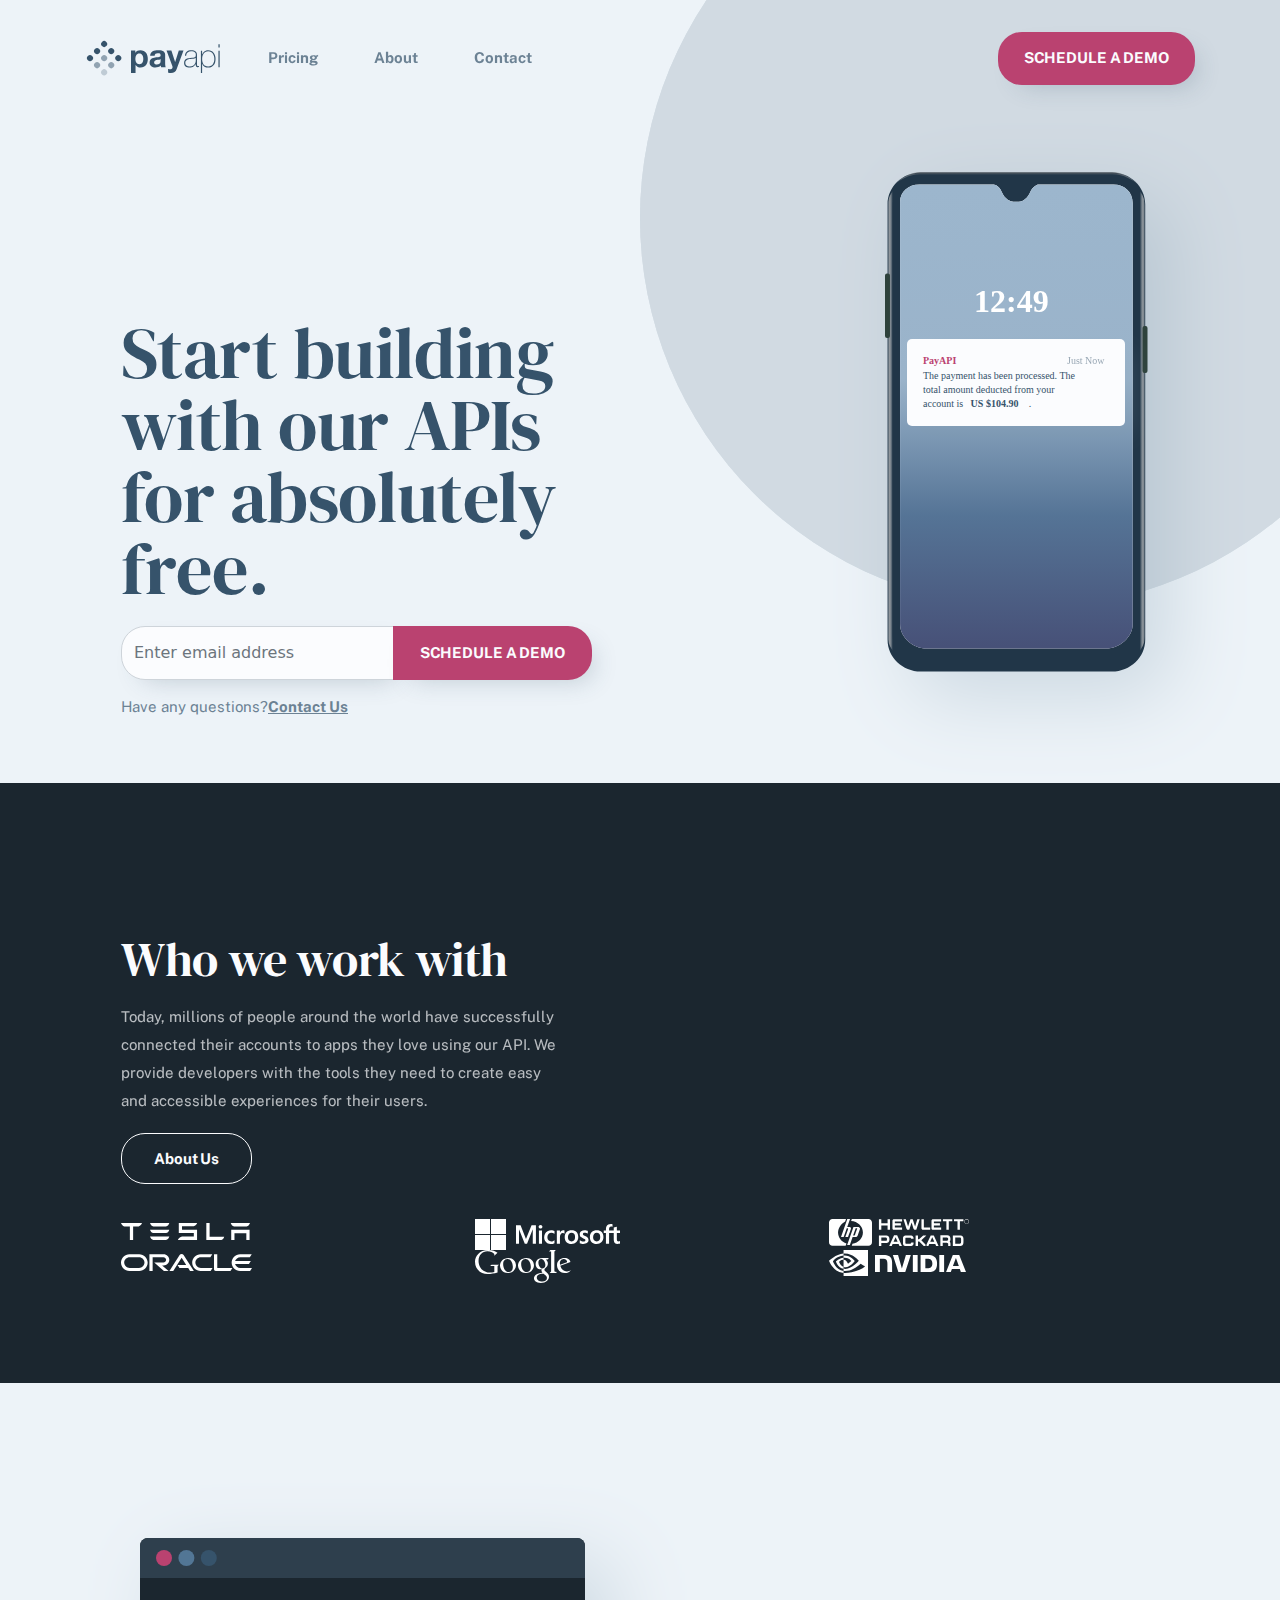
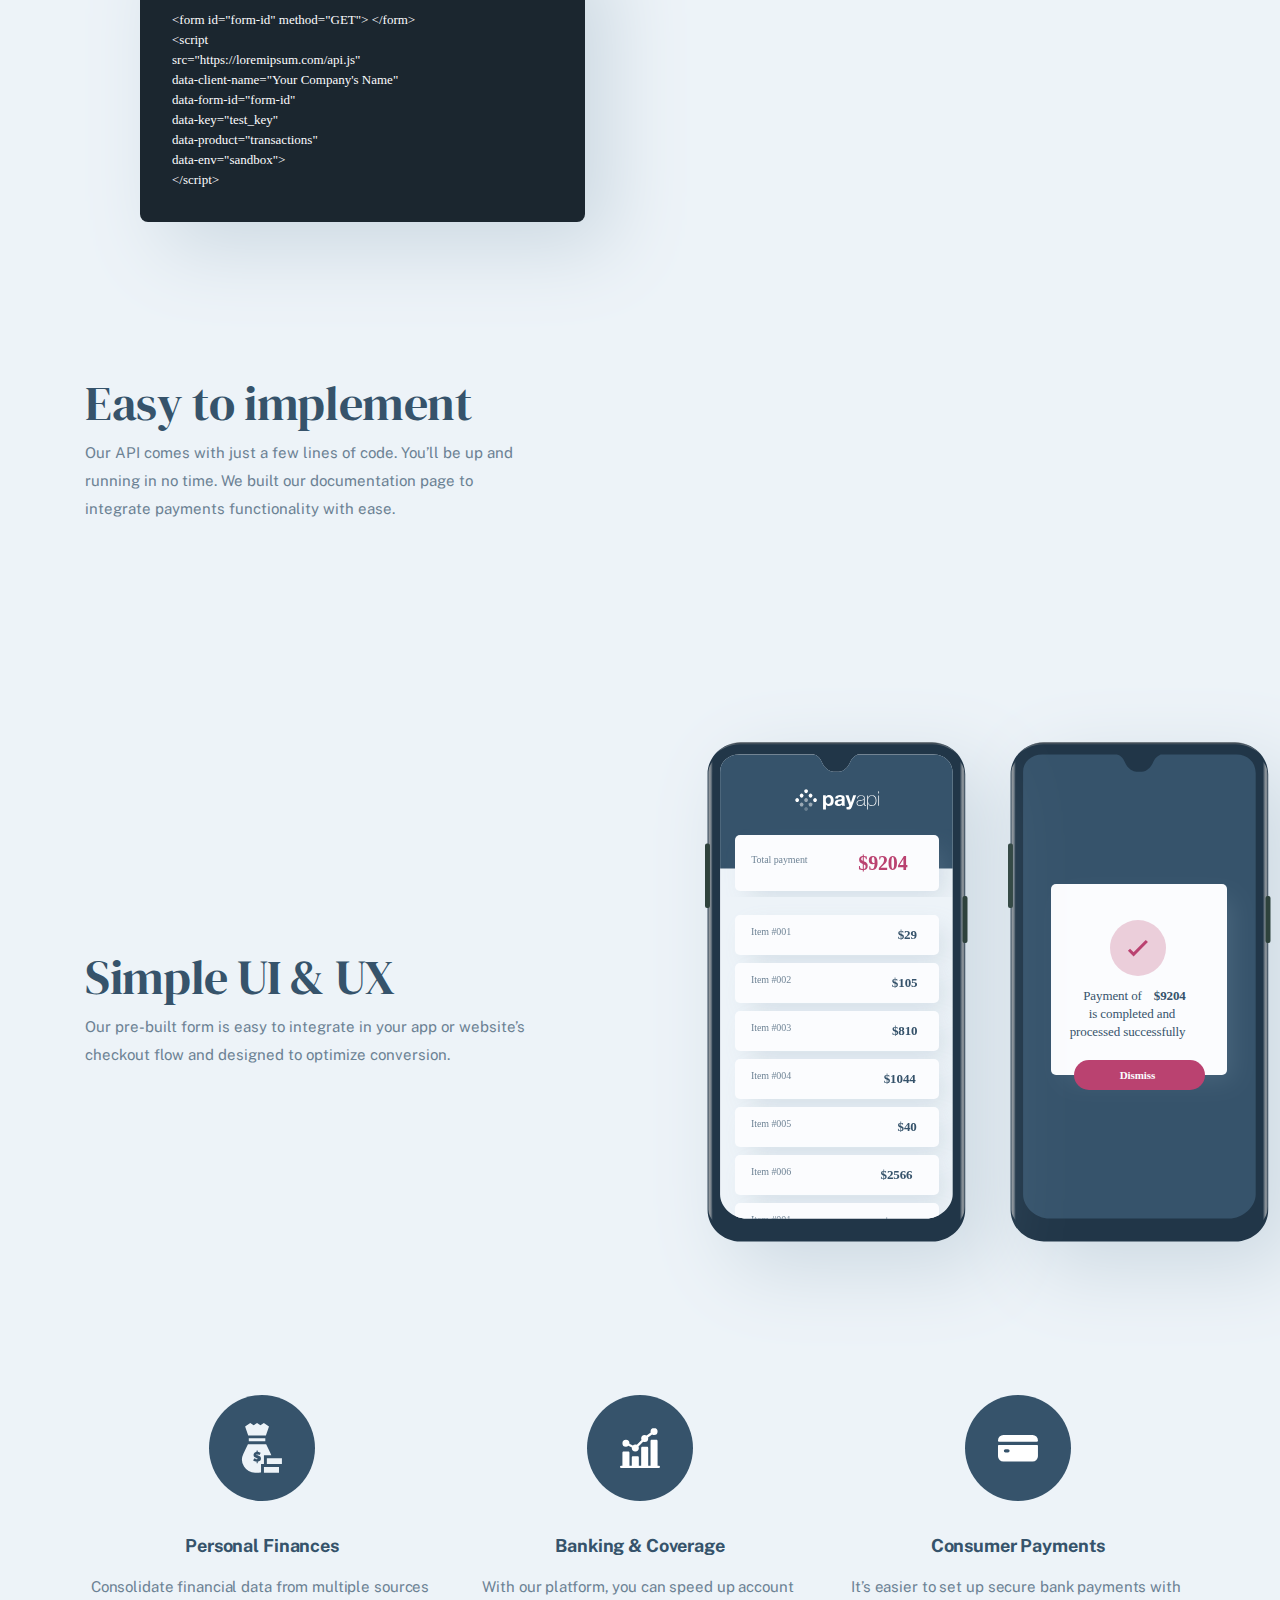
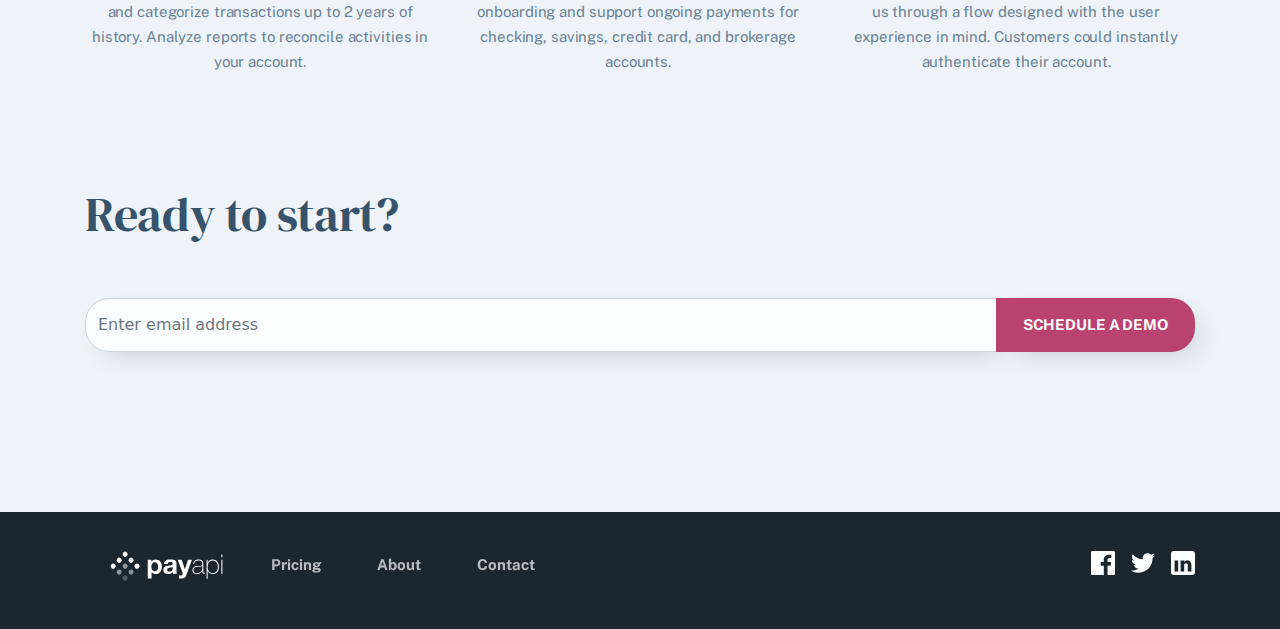
==== index.html @ 4b6b34d0 "payapi multi page web" ====
<!DOCTYPE html>
<html lang="en">
  <head>
    <meta charset="UTF-8" />
    <meta name="viewport" content="width=device-width, initial-scale=1.0" />
    <link rel="icon" type="image/png" sizes="32x32" href="./img/favicon-32x32.png" />
    <!-- links bootstrap  -->
    <link rel="stylesheet" href="./libs/bootstrap-5.2.3-dist/css/bootstrap.min.css">
    <title>PayAPI Website Home page</title>
    <!-- links main.css file -->
    <link rel="stylesheet" href="./css/main.css">
    <!-- fonts link -->
    <link rel="stylesheet" href="https://cdnjs.cloudflare.com/ajax/libs/font-awesome/6.5.1/css/all.min.css" integrity="sha512-DTOQO9RWCH3ppGqcWaEA1BIZOC6xxalwEsw9c2QQeAIftl+Vegovlnee1c9QX4TctnWMn13TZye+giMm8e2LwA==" crossorigin="anonymous" referrerpolicy="no-referrer" />
  </head>

  <body>
    <!-- shirft ulanmagan ulab oling  -->
    <!-- SITE-HEADER-HERO -->
    <div class="site-header-hero">
      <header class="site-header">
       
          <nav class="navbar navbar-expand-sm bg-body-tertiary">
            <div class="container py-4">
              <a class="navbar-brand" href="#">
                <img src="./img/home/desktop/site-header__log.svg" alt="">
              </a>
              <button class="navbar-toggler" type="button" data-bs-toggle="collapse" data-bs-target="#navbarNav" aria-controls="navbarNav" aria-expanded="false" aria-label="Toggle navigation">
                <span class="navbar-toggler-icon"></span>
              </button>
              <div class="collapse navbar-collapse" id="navbarNav">
                <ul class="navbar-nav">
                  <li class="nav-item">
                    <a class="nav-link " aria-current="page" href="./pricing.html">Pricing</a>
                  </li>
                  <li class="nav-item">
                    <a class="nav-link" href="./about.html">About</a>
                  </li>
                  <li class="nav-item">
                    <a class="nav-link" href="./contact.html">Contact</a>
                  </li>
                  
                </ul>
              </div>
              <a href="#!" class="site-header__btn all-btn m-auto">Schedule a Demo</a>
            </div>
          </nav>
        
      </header> 
      <div class="site-hero">
        <div class="container">
          <div class="row">
            <div class=" col-md-12  px-5 col-lg-6 py-5">
              <h1 class="site-hero__title">Start building with our APIs for absolutely free.</h1>
              <div class="input-group mb-3">
                <input type="text" class="form-control" placeholder="Enter email address" aria-label="Recipient's username" aria-describedby="button-addon2">
                <button class="btn all-btn" type="button" id="button-addon2">Schedule a Demo</button>
              </div>
              <p class="site-hero__text">Have any questions?<span class="hero-span">Contact Us</span> </p>
            </div>
            <div class="col-md-12 col-lg-6">
              <img src="./img/home/desktop/illustration-phone-mockup.svg" alt="" class="site-hero__image">
            </div>
          </div>
        </div>
      </div>
    </div>
      
  
    <!-- SITE-HEADER-HERO -->

    <!-- SITE-MAIN -->
    <main class="site-main">
      <!-- partner -->
      <section class="partner">
        <div class="container">
          <div class="row align-items-center ">
            <div class=" col-sm-12 px-5 py-5 col-6">
              <h2 class="partner__title">Who we work with</h2>
              <p class="partner__desc">Today, millions of people around the world have successfully connected their accounts to apps they love using our API. We provide developers with the tools they need to create easy and accessible experiences for their users. </p>
              <a href="#!" class="partner__btn">About Us</a>
            </div>
            <div class=" col-sm-12 px-5 col-6">
              <div class="row  ">
                <div class="col-4 ">
                  <a href="#!" class="partner__link">
                    <svg xmlns="http://www.w3.org/2000/svg" width="129" height="17" viewBox="0 0 129 17" fill="none">
                      <path fill-rule="evenodd" clip-rule="evenodd" d="M3.35449 3.42818C1.65427 3.05249 0.367615 1.54972 0 0.0469613L21 0V0.0469613C20.6324 1.54972 19.3917 2.95856 17.6455 3.42818H12.407L12.1313 3.5221V17H8.86871V3.5221L8.593 3.42818H3.35449ZM32.4307 3.41873H44.9481C46.7098 3.09091 48.0079 1.49862 48.3324 0H29C29.3709 1.49862 30.669 3.04408 32.4307 3.41873ZM125.616 3.41873H113.098C111.383 3.04408 110.085 1.49862 109.714 0H129C128.629 1.49862 127.377 3.09091 125.616 3.41873ZM110.224 17V6.7438H128.583V17H125.338V10.1625H113.469V17H110.224ZM100.349 17C101.972 16.2975 102.853 15.0799 103.223 13.6749H88.6198V0.046832H85.3282V17H100.349ZM72.579 3.3719H60.9889L61.0352 6.7438H76.0561V17H56.8164C57.6045 15.3609 59.1808 14.0964 61.0352 13.5813H72.8109V10.0689H57.79V0.046832H76.1488C75.7779 1.49862 74.3408 2.85675 72.579 3.3719ZM44.9481 10.1157H32.4307C30.669 9.74105 29.3709 8.19559 29 6.69697H48.3324C48.0079 8.19559 46.7098 9.78788 44.9481 10.1157ZM32.4307 17H44.9481C46.7098 16.6722 48.0079 15.0799 48.3324 13.5813H29C29.3709 15.0799 30.669 16.6722 32.4307 17Z" fill="white"/>
                      </svg>
                  </a>
                </div>
                <div class="col-4">
                  <a href="#!" class="partner__link">
                    <svg xmlns="http://www.w3.org/2000/svg" width="145" height="31" viewBox="0 0 145 31" fill="none">
                      <path fill-rule="evenodd" clip-rule="evenodd" d="M15 15H0V0H15V15ZM145 14.0611V11.5398H141.856V7.62017L141.751 7.65262L138.798 8.55241L138.74 8.57002V11.54H134.08V9.88545C134.08 9.11505 134.253 8.5255 134.594 8.13233C134.932 7.74388 135.416 7.54639 136.034 7.54639C136.478 7.54639 136.937 7.65054 137.4 7.85593L137.516 7.90753V5.25227L137.461 5.2323C137.03 5.0778 136.443 5 135.715 5C134.799 5 133.965 5.19874 133.239 5.5926C132.512 5.98702 131.94 6.55008 131.54 7.26597C131.14 7.98103 130.938 8.8069 130.938 9.72083V11.5398H128.749V14.0611H130.938V24.6828H134.08V14.0611H138.74V20.811C138.74 23.591 140.056 24.9997 142.653 24.9997C143.079 24.9997 143.528 24.9499 143.987 24.8524C144.454 24.7523 144.772 24.6523 144.959 24.5455L145 24.5211V21.9765L144.872 22.0607C144.702 22.1739 144.489 22.2664 144.24 22.3352C143.99 22.4052 143.781 22.4403 143.62 22.4403C143.011 22.4403 142.561 22.2771 142.282 21.9549C142 21.6298 141.857 21.0614 141.857 20.2661V14.0611H145ZM121.732 22.4407C120.592 22.4407 119.692 22.064 119.059 21.3221C118.421 20.5764 118.098 19.5132 118.098 18.1624C118.098 16.7688 118.421 15.678 119.059 14.9191C119.693 14.1653 120.584 13.7826 121.706 13.7826C122.796 13.7826 123.663 14.1481 124.285 14.8694C124.909 15.5944 125.226 16.6764 125.226 18.0863C125.226 19.5135 124.928 20.6098 124.34 21.3432C123.757 22.071 122.879 22.4407 121.732 22.4407ZM116.736 13.1107C117.968 11.8582 119.696 11.2232 121.872 11.2232C123.921 11.2232 125.547 11.8306 126.703 13.029C127.858 14.2268 128.444 15.8944 128.444 17.9844C128.444 20.1003 127.82 21.8173 126.588 23.0857C125.357 24.3555 123.663 24.9994 121.554 24.9994C119.53 24.9994 117.894 24.3884 116.691 23.1821C115.489 21.9763 114.88 20.3211 114.88 18.2633C114.88 16.0967 115.504 14.3633 116.736 13.1107ZM109.814 11.2232C108.334 11.2232 107.109 11.6003 106.174 12.3438C105.233 13.0917 104.756 14.0726 104.756 15.2596C104.756 15.8766 104.859 16.4247 105.062 16.8896C105.266 17.356 105.581 17.7666 106.001 18.1113C106.417 18.4531 107.059 18.8112 107.91 19.1755C108.626 19.4688 109.16 19.7169 109.499 19.9125C109.83 20.1042 110.065 20.2968 110.198 20.4844C110.327 20.668 110.393 20.9193 110.393 21.2294C110.393 22.1124 109.729 22.5421 108.363 22.5421C107.856 22.5421 107.278 22.4367 106.645 22.2289C106.017 22.0243 105.423 21.7247 104.886 21.3405L104.756 21.2473V24.2605L104.803 24.2827C105.248 24.4871 105.809 24.6595 106.469 24.7952C107.129 24.9309 107.728 25 108.248 25C109.854 25 111.148 24.6211 112.091 23.8732C113.041 23.1201 113.523 22.1161 113.523 20.888C113.523 20.0021 113.263 19.2424 112.753 18.6297C112.245 18.0219 111.365 17.464 110.137 16.9708C109.159 16.5798 108.532 16.2551 108.274 16.0059C108.024 15.7651 107.898 15.4247 107.898 14.9935C107.898 14.6113 108.054 14.3051 108.375 14.0571C108.698 13.8079 109.148 13.6811 109.712 13.6811C110.235 13.6811 110.771 13.7635 111.304 13.9249C111.836 14.0863 112.304 14.3026 112.694 14.567L112.822 14.6544V11.7961L112.773 11.775C112.413 11.6212 111.938 11.4896 111.361 11.3828C110.787 11.2767 110.267 11.2232 109.814 11.2232ZM93.8913 21.3221C94.5248 22.064 95.4243 22.4407 96.5645 22.4407C97.7121 22.4407 98.5891 22.071 99.1727 21.3432C99.7602 20.6098 100.058 19.5135 100.058 18.0863C100.058 16.6764 99.7416 15.5944 99.1171 14.8694C98.4957 14.1481 97.6284 13.7826 96.5393 13.7826C95.4159 13.7826 94.5255 14.1653 93.892 14.9191C93.254 15.678 92.9312 16.7688 92.9312 18.1624C92.9312 19.5135 93.2536 20.5764 93.8913 21.3221ZM96.7046 11.2232C94.5282 11.2232 92.7999 11.8582 91.5683 13.1107C90.3369 14.3633 89.7122 16.0967 89.7122 18.2633C89.7122 20.3219 90.322 21.9763 91.5242 23.1821C92.7263 24.3884 94.3622 24.9994 96.3863 24.9994C98.4951 24.9994 100.189 24.3555 101.421 23.0857C102.652 21.8173 103.276 20.1003 103.276 17.9844C103.276 15.8944 102.691 14.2268 101.535 13.029C100.379 11.8306 98.7538 11.2232 96.7046 11.2232ZM84.9425 11.5398V13.8159H84.9755C85.2655 13.0773 85.6448 12.485 86.1696 12.0529C86.7675 11.5615 87.4655 11.3118 88.2455 11.3118C88.7629 11.3118 89.1718 11.3735 89.4608 11.4959L89.5111 11.5173V14.6341L89.3806 14.54C89.237 14.4368 88.9933 14.3388 88.6569 14.2485C88.317 14.1576 88.0032 14.1117 87.7236 14.1117C86.8988 14.1117 86.2232 14.4669 85.7162 15.1678C85.2028 15.8772 84.9425 16.8164 84.9425 17.9595V24.6826H81.8387V11.5398H84.9425ZM76.2803 11.2232C74.8563 11.2232 73.5862 11.5273 72.5059 12.1269C71.4233 12.7278 70.5861 13.5857 70.0165 14.6766C69.4494 15.7648 69.1615 17.036 69.1615 18.4537C69.1615 19.6954 69.4406 20.835 69.9924 21.8394C70.5445 22.8454 71.3259 23.6324 72.315 24.1783C73.3027 24.7235 74.4443 24.9999 75.7083 24.9999C77.1834 24.9999 78.4427 24.7061 79.4525 24.1268L79.4933 24.1035V21.2712L79.3628 21.366C78.9054 21.6979 78.3943 21.9628 77.8443 22.1536C77.2957 22.3443 76.7956 22.4407 76.357 22.4407C75.1391 22.4407 74.1614 22.0611 73.4517 21.3128C72.7405 20.5635 72.3799 19.5113 72.3799 18.1873C72.3799 16.8549 72.756 15.7757 73.4971 14.9793C74.236 14.1854 75.2155 13.7826 76.4082 13.7826C77.4284 13.7826 78.4225 14.1267 79.3631 14.8063L79.4933 14.9004V11.9161L79.4512 11.8925C79.0973 11.6951 78.6146 11.5322 78.0153 11.4086C77.4185 11.2853 76.8349 11.2232 76.2803 11.2232ZM63.9199 11.54H67.0238V24.6826H63.9199V11.54ZM65.5036 5.94111C64.9928 5.94111 64.5472 6.11433 64.1811 6.45758C63.8136 6.80179 63.6271 7.23518 63.6271 7.74665C63.6271 8.25008 63.8113 8.67556 64.1754 9.01062C64.5372 9.34472 64.9841 9.51405 65.5037 9.51405C66.0232 9.51405 66.4718 9.34472 66.8379 9.01118C67.2063 8.67556 67.3932 8.25022 67.3932 7.74665C67.3932 7.25307 67.2113 6.82412 66.8531 6.47145C66.4951 6.11946 66.0409 5.94111 65.5036 5.94111ZM57.7593 24.6826V10.5703H57.6571L52.0358 24.6826H49.7894L44.0789 10.5689H43.9767V24.6824H41V6.34344H45.5626L50.9704 19.9652L56.5428 6.34344H60.9269V24.6826H57.7593ZM16 15H31V0H16V15ZM15 31H0V16H15V31ZM16 31H31V16H16V31Z" fill="white"/>
                      </svg>
                  </a>
                </div>
                <div class="col-4">
                  <a href="#!" class="partner__link">
                    <svg xmlns="http://www.w3.org/2000/svg" width="140" height="27" viewBox="0 0 140 27" fill="none">
                      <path fill-rule="evenodd" clip-rule="evenodd" d="M39.4573 0H22.8514L22.0971 2.02119C28.6815 2.33583 33.9152 7.32367 33.9152 13.4299C33.9152 19.1057 29.3932 23.8147 23.468 24.7038L22.7571 26.8728H39.4573C40.3929 26.8764 41.2915 26.5007 41.9545 25.8285C42.6176 25.1564 42.9905 24.2431 42.9908 23.2905V3.57003C42.9908 1.58084 41.4082 0 39.4573 0ZM9.0539 13.4307C9.0539 18.4277 12.571 22.838 17.4635 24.4409L16.6097 26.8728H3.52533C1.5782 26.8728 0 25.2477 0 23.2639V3.59746C-0.00123979 1.61351 1.57662 0.003705 3.52533 0.000761851H17.0332L16.1861 2.40059C12.1085 4.60463 9.0539 9.03784 9.0539 13.4307ZM131.553 16.3912H123.838V26.981H131.506C134.283 26.981 134.47 24.2497 134.47 22.7641V19.6497C134.47 17.7808 133.529 16.3912 131.553 16.3912ZM132.071 23.0521V20.0329C132.119 19.3632 131.649 18.596 130.942 18.596H126.236V24.7769H130.754C131.6 24.7769 132.071 23.9617 132.071 23.0521ZM120.525 22.8647C121.092 22.3832 121.469 21.6625 121.469 19.7388C121.469 17.5751 120.006 16.3729 118.308 16.3729H111.37V26.9992H113.73V23.8734H117.787C118.732 23.8734 119.204 24.6428 119.204 25.0756V26.9985H121.469V24.7868C121.469 24.1621 121.28 23.2494 120.525 22.8647ZM113.729 21.6625H118.07C118.968 21.6625 119.203 20.5563 119.203 20.0283C119.203 19.4981 118.968 18.5854 117.787 18.5854H113.729V21.6625ZM104.812 16.3935H101.708L97.5222 25.4938V26.9787H99.4035L100.25 25.0626H106.261L107.118 26.9787H109.565L104.812 16.3935ZM103.26 18.3576L101.238 22.8601H105.274L103.26 18.3576ZM86.6103 26.9901V16.3828H89.0146V20.3666H90.051L94.1503 16.3828H97.3546L92.3117 21.3745L96.5053 25.5982V26.9901H94.7146L90.2396 22.5736H89.0146V26.9901H86.6103ZM73.9839 24.4851V18.887C73.9839 17.6917 75.2523 16.3996 76.38 16.3996H82.1608C83.6649 16.4468 84.5561 18.0269 84.5561 18.9358V19.8439H82.1608C82.1121 19.3655 81.6901 18.6486 81.3144 18.6486H77.1785C76.2393 18.6486 76.3808 19.6055 76.3808 19.6055V23.8155C76.3808 24.5811 76.85 24.7723 77.1321 24.7723H81.2201C82.1129 24.7723 82.2079 24.0067 82.2079 23.5282H84.5569V24.4851C84.5569 26.0644 83.4771 26.9733 82.1615 26.9733H76.4279C74.6417 26.9733 73.9839 25.5852 73.9839 24.4851ZM68.1635 16.3729H65.049L60.1879 27H62.7359L63.586 25.0771H69.616L70.4758 27H72.9303L68.1635 16.3729ZM66.6055 18.3438L64.5768 22.8647H68.5878L66.6055 18.3438ZM57.4932 16.3889H49.9143V26.984H52.3149V24.0113H57.4925C58.9046 24.0113 60.5052 23.1968 60.5052 20.2241C60.506 17.2041 58.7639 16.3889 57.4932 16.3889ZM52.3149 21.8065H56.9283C57.9639 21.8065 57.9639 20.7041 57.9639 20.2249C57.9639 19.7457 57.9639 18.5945 56.7868 18.5945H52.3149V21.8065ZM49.9143 0.173702V10.7688H52.3149V6.54963H58.5753V10.7688H60.9759V0.173702H58.5753V4.34484H52.3149V0.173702H49.9143ZM65.0931 0.166845H73.1039V2.37698H65.8467V4.34484H71.8789V6.55268H65.8467V8.56854H73.1039V10.7764H64.9517C64.0088 10.7764 63.4439 10.0084 63.4439 9.38448V1.7515C63.4439 0.790801 64.0088 0.166845 65.0931 0.166845ZM92.4464 0.177511V9.18411C92.4464 9.99853 93.0585 10.765 94.1406 10.765H101.199V8.56092H94.847V0.177511H92.4464ZM119.782 2.37469V10.7764H117.379V2.37469H113.914V0.165322H123.294V2.37469H119.782ZM130.897 10.7832V2.37012H134.412V0.158465H125.023V2.37012H128.491V10.7832H130.897ZM104.148 0.171416H112.153H112.153V2.37698H104.901V4.34407H110.929V6.5504H104.901V8.56473H112.153V10.771H104.006C103.064 10.771 102.499 10.0039 102.499 9.37991V1.75454C102.499 0.794611 103.064 0.171416 104.148 0.171416ZM85.8882 10.787C85.1795 10.787 84.4955 9.70522 84.3533 9.17573L82.5836 3.61955L80.2698 10.7878H78.8068C78.0982 10.7878 77.4838 9.6816 77.3424 9.15288L74.4628 0.156179H76.8702L79.0904 7.42043L81.4506 0.204176H83.7158L86.076 7.42043L88.2947 0.156179H90.7036L87.304 10.7878H85.8882V10.787ZM137.664 0.0937077C138.285 0.0836353 138.883 0.334067 139.317 0.78623C139.771 1.24791 140 1.80711 140 2.46306C140.009 3.09661 139.762 3.70627 139.317 4.14904C138.862 4.61453 138.31 4.84766 137.664 4.84766C137.017 4.84766 136.467 4.61529 136.014 4.14904C135.563 3.68507 135.338 3.12359 135.338 2.46306C135.329 1.8323 135.576 1.22567 136.02 0.78623C136.474 0.32531 137.021 0.0937077 137.664 0.0937077ZM139.085 3.91896C138.714 4.31179 138.199 4.52984 137.664 4.52082C137.129 4.5304 136.614 4.31226 136.244 3.91896C135.863 3.53485 135.652 3.0084 135.662 2.4623C135.662 1.89701 135.857 1.41476 136.247 1.01555C136.638 0.614814 137.11 0.413685 137.665 0.413685C138.219 0.413685 138.694 0.614814 139.085 1.01555C139.475 1.41476 139.67 1.89701 139.67 2.4623C139.67 3.03217 139.475 3.51747 139.085 3.91896ZM18.3261 0L12 18.0009V18.0016H14.6717L17.7646 9.33768H18.608C19.1694 9.33768 19.1694 9.75415 19.0762 10.2178L16.3114 18.0016H19.0762C19.0762 18.0016 21.466 11.423 21.8881 10.0328C22.3094 8.64259 21.466 7.9475 19.8256 7.9475H18.2322L21.044 0H18.3261ZM24.4591 7.90179H28.8323C30.1484 7.90179 31.5129 8.59984 30.8076 10.5075L28.7854 16.1839C28.4095 17.2542 28.08 17.9987 26.1047 17.9987H23.6322L20.8382 26H18.1576L24.4591 7.90179ZM28.08 9.99592C28.08 9.99592 26.1047 15.5323 26.0578 15.8117C26.0108 16.0911 25.7752 16.6026 25.3054 16.6026H24.1191L26.6692 9.29788H27.8451C28.2679 9.29788 28.2209 9.62368 28.08 9.99592Z" fill="white"/>
                      </svg>
                  </a>
                </div> 
                <div class="col-4">
                  <a href="#!" class="partner__link">
                    <svg xmlns="http://www.w3.org/2000/svg" width="131" height="17" viewBox="0 0 131 17" fill="none">
                      <path fill-rule="evenodd" clip-rule="evenodd" d="M56.5539 11.06H65.2099L60.6328 3.70904L52.2322 16.9997H48.4091L58.6269 1.03466C59.071 0.389754 59.8115 0 60.6328 0C61.427 0 62.1674 0.376217 62.5983 1.00784L72.8565 16.9997H69.0334L67.2296 14.0299H58.4657L56.5539 11.06ZM96.2673 14.0296V0.161163H93.023V15.3871C93.023 15.8037 93.1845 16.207 93.4941 16.516C93.8037 16.825 94.221 16.9997 94.6787 16.9997H109.474L111.386 14.0299H96.2671L96.2673 14.0296ZM48.3014 5.85907C48.3014 9.00367 45.7436 11.5434 42.5932 11.5434L42.5934 11.544H41.1125L47.6282 17H42.9163L33.2318 8.57407L42.378 8.58735C43.8858 8.58735 45.0973 7.36445 45.0973 5.85959C45.0973 4.35446 43.8858 3.13131 42.378 3.13131H31.6432V17H28.3999V0.160907H42.5932C45.7436 0.160907 48.3014 2.71423 48.3014 5.85907ZM8.43568 16.9997C3.77904 17 0 13.2371 0 8.58735C0 3.93738 3.77904 0.161418 8.43568 0.161418H18.2402C22.8979 0.161418 26.6741 3.93738 26.6741 8.58735C26.6741 13.2371 22.8979 16.9997 18.24 16.9997H8.43568ZM23.4825 8.58709C23.4825 11.5973 21.0391 14.0299 18.0222 14.0299H18.022H8.6524C5.63684 14.0299 3.1921 11.5973 3.1921 8.58735C3.1921 5.5771 5.63684 3.13131 8.65265 3.13131H18.0222C21.0391 3.13131 23.4825 5.5771 23.4825 8.58709ZM79.628 16.9997C74.9704 16.9997 71.1872 13.2371 71.1872 8.58735C71.1872 3.93738 74.9704 0.161418 79.628 0.161418H91.2732L89.3747 3.13131H79.8435C76.8279 3.13131 74.3778 5.5771 74.3778 8.58735C74.3778 11.5973 76.8279 14.0299 79.8435 14.0299H91.5421L89.6304 16.9997H79.628ZM114.051 10.0654C114.697 12.3636 116.811 14.0299 119.302 14.0299H131L129.088 16.9995H119.086C114.428 16.9995 110.645 13.2368 110.645 8.58684C110.645 3.93712 114.428 0.160907 119.086 0.160907H130.744L128.82 3.13131H119.302C116.811 3.13131 114.697 4.81088 114.051 7.09551H129.829L127.917 10.0654H114.051Z" fill="white"/>
                      </svg>
                  </a>
                </div>
                <div class="col-4">
                  <a href="#!" class="partner__link">
                    <svg xmlns="http://www.w3.org/2000/svg" width="96" height="33" viewBox="0 0 96 33" fill="none">
                      <path fill-rule="evenodd" clip-rule="evenodd" d="M19.303 16.0795H15.1029L16.5086 14.6997H24L22.8968 15.7907C22.6921 15.9764 22.5552 16.1878 22.5552 16.496V22.5235C19.0592 23.4855 16.0326 24 12.624 24C5.5941 24 0 19.4245 0 11.8291C0 6.49306 4.19492 0 13.3724 0C17.553 0 20.4778 1.2844 22.4977 2.63586L19.3042 5.79399V3.8906C17.6011 2.36376 15.6974 1.26764 12.4257 1.26764C7.25538 1.26764 3.54945 5.23419 3.54945 10.889C3.54945 16.6547 7.64658 22.5583 14.6177 22.5583C16.3378 22.5583 17.9925 22.3299 19.303 21.9135V16.0795ZM33.4129 8C28.2185 8 25 11.6897 25 15.6061C25 18.9865 27.5929 23 32.8461 23C37.8995 23 41 19.3031 41 15.3181C41 11.6062 37.97 8.00137 33.4129 8.00137V8ZM32.5511 9.0757C36.2133 9.0757 37.8442 13.7138 37.8442 17.0219C37.8442 21.9417 34.0475 22.039 33.5936 22.039C31.8561 22.039 30.6418 21.0182 29.7328 19.6794C28.9327 18.4455 28.1505 16.1531 28.1505 13.9132C28.1505 11.6821 28.9018 10.5927 30.0841 9.79117C31.051 9.19038 31.9562 9.0757 32.5498 9.0757H32.5511ZM67.4159 8C63.032 8 60.6605 10.8954 60.6605 14.1281C60.6605 16.5892 62.3505 19.3657 65.8372 19.3657H66.7193C66.7193 19.3657 66.4791 19.9745 66.4778 20.5626C66.4778 21.4301 66.7764 21.9173 67.4107 22.667C61.4112 23.0483 59 25.5727 59 28.2858C59 30.6617 61.1809 33 65.764 33C71.1898 33 74 29.8576 74 26.7736C74 24.5995 72.9617 23.4077 70.3324 21.3525C69.5592 20.7256 69.4093 20.3263 69.4093 19.8571C69.4093 19.1974 69.7806 18.7567 69.9278 18.5819L69.9359 18.5723C70.1001 18.3916 70.3434 18.1941 70.5364 18.0376L70.5365 18.0375L70.5368 18.0372C70.6363 17.9564 70.7224 17.8865 70.7772 17.8355C71.6607 17.0548 72.9084 15.8994 72.9084 13.5933C72.9084 12.0111 72.2776 10.6501 70.8404 9.37557H72.5949L73.9133 8.00026H67.4159V8ZM66.2066 9.0289C67.0021 9.0289 67.6661 9.32231 68.3674 9.93112C69.1454 10.6627 70.3884 12.6287 70.3884 15.0614C70.3884 17.6866 68.4332 18.4053 67.375 18.4053C66.8571 18.4053 66.2365 18.2541 65.711 17.8792C64.5438 17.0896 63.3851 14.9877 63.3851 12.4866C63.3851 10.2297 64.6738 9.0289 66.2066 9.0289ZM68.5174 23.6921C68.5174 23.6921 68.2769 23.6635 67.9425 23.6635C63.4409 23.7293 61.8004 25.5004 61.8004 27.5583C61.8004 30.0426 64.1944 31.5639 67.3266 31.5639C70.1801 31.5639 71.9421 30.0103 71.9421 28.0287C71.9421 26.5874 71.1417 25.7782 69.8581 24.7196C69.3067 24.2802 68.5174 23.6921 68.5174 23.6921ZM81.0301 23H74.6633L75.8299 21.8458C76.0213 21.6494 76.1105 21.4581 76.1105 21.177V1.40269H74L75.4131 0H80.8427L79.6942 1.13985C79.5659 1.26229 79.3902 1.45487 79.3902 1.83092V20.9208C79.3902 21.3294 79.6824 21.751 80.174 21.8108L82 22.0372L81.0301 23ZM82 15.2021C82 10.5765 85.8224 8 89.4207 8H89.422C93.239 8 94.9001 9.98699 95.4892 11.9602L85.2903 15.8329C86.2641 19.4302 89.0477 21.3872 91.9348 21.3872C93.454 21.3872 94.5977 20.9509 96 20.2866C95.2571 21.2202 94.2395 21.9631 93.1821 22.4205C92.1963 22.8456 91.1441 23 89.8664 23C84.7424 23 82 19.0224 82 15.2021ZM92.0807 11.7182C92.0807 10.5503 90.6851 9.05825 88.7545 9.05825C87.4783 9.05825 84.891 9.95695 84.891 13.3187C84.891 14.1202 85.0607 14.8618 85.0607 14.8618L91.3298 12.4798C91.8288 12.2953 92.0807 12.0959 92.0807 11.7182ZM51.4129 8C46.2185 8 43 11.6897 43 15.6061C43 18.9865 45.5928 23 50.8461 23C55.8995 23 59 19.3031 59 15.3181C59 11.6062 55.97 8.00137 51.4129 8.00137V8ZM50.5511 9.0757C54.2133 9.0757 55.8442 13.7138 55.8442 17.0219C55.8442 21.9417 52.0475 22.039 51.5936 22.039C49.8561 22.039 48.6418 21.0182 47.7328 19.6794C46.9327 18.4455 46.1505 16.1531 46.1505 13.9132C46.1505 11.6821 46.9018 10.5927 48.0841 9.79117C49.051 9.19038 49.9562 9.0757 50.5498 9.0757H50.5511Z" fill="white"/>
                      </svg>
                  </a>
                </div>
                <div class="col-4">
                  <a href="#!" class="partner__link">
                    <svg xmlns="http://www.w3.org/2000/svg" width="137" height="26" viewBox="0 0 137 26" fill="none">
                      <path fill-rule="evenodd" clip-rule="evenodd" d="M14.5407 0V3.50139L15.2297 3.45799C24.0861 3.15415 29.8708 10.7791 29.8708 10.7791C29.8708 10.7791 23.2392 18.9104 16.3349 18.9104C15.7321 18.9104 15.1435 18.8525 14.555 18.7513V20.9215C15.0431 20.9794 15.5455 21.0228 16.0335 21.0228C22.4641 21.0228 27.1148 17.7095 31.622 13.803C31.9588 14.0772 32.7662 14.5252 33.6089 14.9929C34.6337 15.5616 35.7108 16.1593 36.0574 16.5086C31.7799 20.1258 21.8038 23.0339 16.1483 23.0339C15.6029 23.0339 15.0861 23.005 14.5694 22.9471V26H39V0H14.5407ZM14.5407 7.75515V5.41237L14.555 5.41124V5.41034C14.7799 5.39618 15.0048 5.3823 15.2297 5.3823C21.6029 5.17974 25.7799 10.9093 25.7799 10.9093C25.7799 10.9093 21.2727 17.2176 16.4354 17.2176C15.7895 17.2176 15.1579 17.1163 14.555 16.9137V9.79521C16.893 10.0813 17.4751 11.0727 18.7691 13.2768C18.8495 13.4137 18.9327 13.5553 19.0191 13.7017L22.3349 10.8948C22.3349 10.8948 19.9091 7.69727 15.8325 7.69727C15.4019 7.6828 14.9713 7.71174 14.5407 7.75515ZM14.5407 7.75515L14.5407 9.78075H14.5263C12.0431 9.47691 10.0909 11.8208 10.0909 11.8208C10.0909 11.8208 11.1962 15.7707 14.5407 16.9137V18.7657C8.59809 17.695 6.94737 11.4591 6.94737 11.4591C6.94737 11.4591 9.80383 8.27602 14.5407 7.75515ZM14.555 5.41034L14.5407 5.41124L14.5407 5.41124V5.41237C7.5024 5.96816 3.99043 11.1987 3.99043 11.1987C3.99043 11.1987 6.67464 19.9377 14.5407 20.9215V22.9471C3.81818 21.9343 0 10.7935 0 10.7935C0 10.7935 6.74641 4.13801 14.555 3.50139V5.41034ZM46 5V21.9856H50.8518V8.79695L54.635 8.81134C55.8769 8.81134 56.7433 9.11337 57.3353 9.74619C58.1006 10.5516 58.4038 11.8604 58.4038 14.2335V21.9856H63.1112V12.6083C63.1112 5.90609 58.8226 5 54.635 5H46ZM83.8324 5.02876V22H88.6409V5.02876H83.8324ZM91.5866 22V5.02876H98.3301C102.171 5.02876 104.741 5.489 106.503 7.8621C107.499 9.18528 108.063 11.3139 108.063 13.7014C108.063 16.3046 107.398 18.692 106.359 19.7707C104.9 21.3096 103.543 22 99.3842 22H91.5866ZM96.3518 8.71066H98.4167C101.42 8.71066 103.355 10.0482 103.355 13.5288C103.355 17.0093 101.42 18.3613 98.4167 18.3613H96.3518V8.71066ZM72.887 18.4763L76.9013 5.02876H81.8109L76.2659 22H69.3348L63.8477 5.02876H69.046L72.887 18.4763ZM110.315 22H115.124V5.02876H110.315V22ZM117.087 21.9856L123.802 5.02876H130.228L137 21.9712H131.845L130.834 18.9797H122.892L121.824 21.9856H117.087ZM126.921 8.12098L129.838 16.0601H123.917L126.921 8.12098Z" fill="white"/>
                      </svg>
                  </a>
                </div>
              </div>
            </div>
          </div>
        </div>
      </section>
      <!-- partner -->

      <!-- how-use -->
      <section class="how-use">
        <div class="container">
          <div class="row align-items-center">
            <div class=" col-sm-12 pb-5 col- lg-6">
              <img src="./img/home/desktop/illustration-easy-to-implement.svg" alt="">
            </div>
            <div class=" col-sm-12 pb-5 col-lg-6">
              <h3 class="how-use__title">Easy to implement</h3>
              <p class="how-use__desc ">Our API comes with just a few lines of code. You’ll be up and running in no time. We built our documentation page to integrate payments functionality with ease.</p>
            </div>
          </div>
        </div>
      </section>
      <!-- how-use -->

      <!-- service -->
      <section class="service"> 
        <div class="container">
          <div class="row align-items-center">
            <div class=" col-sm-12 pb-5 col-lg-6">
              <h3 class="service__title">Simple UI & UX</h3>
              <p class="service__desc">Our pre-built form is easy to integrate in your app or website’s checkout flow and designed to optimize conversion. </p>
            </div>
            <div class=" col-sm-12 pb-5 col-lg-6">
              <img src="./img/home/desktop/illustration-simple-ui.svg" alt="">
            </div>
          </div>
        </div>
      </section>
      <!-- service -->
      <section class="balans">
        <div class="container">
          <div class="row pb-5">
           <div class="col-4">
            <img src="./img/home/desktop/icon-personal-finances.svg" alt="" class="balans-image">
            <h2 class="balans-title">Personal Finances</h2>
            <p class="balans-desc">Consolidate financial data from multiple sources and categorize transactions up to 2 years of history. Analyze reports to reconcile activities in your account. </p>
           </div>
           <div class="col-4">
            <img src="./img/home/desktop/icon-banking-and-coverage.svg" alt="" class="balans-image">
            <h2 class="balans-title">Banking & Coverage</h2>
            <p class="balans-desc">With our platform, you can speed up account onboarding and support ongoing payments for checking, savings, credit card, and brokerage accounts.</p>
           </div>
           <div class="col-4">
            <img src="./img/home/desktop/icon-consumer-payments.svg" alt="" class="balans-image">
            <h2 class="balans-title">Consumer Payments</h2>
            <p class="balans-desc">It’s easier to set up secure bank payments with us through a flow designed with the user experience in mind. Customers could instantly authenticate their account.</p>
           </div>
          </div>
          <div class="row pt-5">
            <div class=" col-sm-12 pb-5 col-lg-6">
              <h1 class="ready">Ready to start?</h1>
            </div>
            <div class=" col-sm-12 pb-5 col-6">
              <div class="input-group mb-3">
                <input type="text" class="form-control" placeholder="Enter email address" aria-label="Recipient's username" aria-describedby="button-addon2">
                <button class="btn all-btn" type="button" id="button-addon2">Schedule a Demo</button>
              </div>
            </div>
          </div>
          
        </div>
      </section>
    </main>
    
    <!-- SITE-MAIN -->

    <!-- SITE-FOOTER -->

    <footer class="site-footer">
      <div class="container">
        <div class="row ">
          <div class="col-6">
            <div class="site__footer">
              <nav class="navbar navbar-expand-lg bg-body-tertiary">
                <div class="container py-4">
                  <a class="navbar-brand" href="#">
                    <img src="./img/home/desktop/dark-logo.svg" alt="">
                  </a>
                  <button class="navbar-toggler" type="button" data-bs-toggle="collapse" data-bs-target="#navbarNav" aria-controls="navbarNav" aria-expanded="false" aria-label="Toggle navigation">
                    <span class="navbar-toggler-icon"></span>
                  </button>
                  <div class="collapse navbar-collapse" id="navbarNav">
                    <ul class="navbar-nav">
                      <li class="nav-item">
                        <a class="nav-link  nav" aria-current="page" href="#">Pricing</a>
                      </li>
                      <li class="nav-item">
                        <a class="nav-link nav" href="./about.html">About</a>
                      </li>
                      <li class="nav-item">
                        <a class="nav-link nav" href="#">Contact</a>
                      </li>
                      
                    </ul>
                  </div>
                </div>
              </nav>
            
            </div> 
          </div>
          <div class="col-6">
            <div class="footer-social social">
              <ul class="social-list">
                <a href="#!" class="social-link">
                  <svg xmlns="http://www.w3.org/2000/svg" width="24" height="24" viewBox="0 0 24 24" fill="none">
                    <path d="M22.675 0H1.325C0.593 0 0 0.593 0 1.325V22.676C0 23.407 0.593 24 1.325 24H12.82V14.706H9.692V11.084H12.82V8.413C12.82 5.313 14.713 3.625 17.479 3.625C18.804 3.625 19.942 3.724 20.274 3.768V7.008L18.356 7.009C16.852 7.009 16.561 7.724 16.561 8.772V11.085H20.148L19.681 14.707H16.561V24H22.677C23.407 24 24 23.407 24 22.675V1.325C24 0.593 23.407 0 22.675 0Z" fill="currentColor"/>
                  </svg>
                </a>
                <a href="#!" class="social-link">
                  <svg xmlns="http://www.w3.org/2000/svg" width="24" height="20" viewBox="0 0 24 20" fill="none">
                    <path d="M24 2.55699C23.117 2.94899 22.168 3.21299 21.172 3.33199C22.189 2.72299 22.97 1.75799 23.337 0.607986C22.386 1.17199 21.332 1.58199 20.21 1.80299C19.313 0.845986 18.032 0.247986 16.616 0.247986C13.437 0.247986 11.101 3.21399 11.819 6.29299C7.728 6.08799 4.1 4.12799 1.671 1.14899C0.381 3.36199 1.002 6.25699 3.194 7.72299C2.388 7.69699 1.628 7.47599 0.965 7.10699C0.911 9.38799 2.546 11.522 4.914 11.997C4.221 12.185 3.462 12.229 2.69 12.081C3.316 14.037 5.134 15.46 7.29 15.5C5.22 17.123 2.612 17.848 0 17.54C2.179 18.937 4.768 19.752 7.548 19.752C16.69 19.752 21.855 12.031 21.543 5.10599C22.505 4.41099 23.34 3.54399 24 2.55699Z" fill="currentColor"/>
                  </svg>
                </a>
                <a href="#!" class="social-link">
                  <svg xmlns="http://www.w3.org/2000/svg" width="24" height="24" viewBox="0 0 24 24" fill="none">
                    <path d="M2.4 0H21.6C22.92 0 24 1.08 24 2.4V21.6C24 22.92 22.92 24 21.6 24H2.4C1.08 24 0 22.92 0 21.6V2.4C0 1.08 1.08 0 2.4 0ZM3.6 20.4H7.2V9.6H3.6V20.4ZM5.4 7.56C4.2 7.56 3.24 6.6 3.24 5.4C3.24 4.2 4.2 3.24 5.4 3.24C6.6 3.24 7.56 4.2 7.56 5.4C7.56 6.6 6.6 7.56 5.4 7.56ZM16.8 20.4H20.4V13.56C20.4 11.28 18.48 9.36 16.2 9.36C15.12 9.36 13.8 10.08 13.2 11.04V9.6H9.6V20.4H13.2V14.04C13.2 13.08 14.04 12.24 15 12.24C15.96 12.24 16.8 13.08 16.8 14.04V20.4Z" fill="currentColor"/>
                  </svg>
                </a>
              </ul>
             </div>
          </div>
        </div>
      </div>
    
    </footer>

    <!-- SITE-FOOTER -->

   
    <script src="./libs/bootstrap-5.2.3-dist/js/bootstrap.bundle.min.js"></script>
  </body>

</html>
---- css/main.css ----
@import url(./fonts.css);

/* Castom props */
:root {
  --Prymry-color: #ba4270;
  --Link-Water-White: #fbfcfe;
  --Juan-blue: #36536b;
  --Mirage-blue: #1b262f;
  --prymry-hover: #da6d97;
  --prymry-active: #ba4270;
  --light-juan-blue: #6c8294;
  --Public-Sans: "Public Sans";
  --DM-Serif-Display: "DM Serif Display";
  --bg-body: #edf3f8;
}

/*GLOBAL STIL*/
*,
*::after,
*::before {
  margin: 0;
  padding: 0;
  box-sizing: border-box;
}

a {
  text-decoration: none;
}

ul {
  list-style: none;
}

.container {
  max-width: 1158px;
  width: 100%;
  padding-left: 24px;
  padding-right: 24px;
}


.all-btn {
  display: block;
  background-color: var(--prymry-active);
  padding: 15px 26px;
  color: var(--Link-Water-White) !important;
  font-size: 15px;
  font-weight: 700;
  text-transform: uppercase;
  box-shadow: 10px 10px 25px -10px rgba(54, 83, 107, 0.25);
  border-radius: 24px;
  text-align: center;
  width: max-content;
  font-family: "Public Sans";
  transition: .5s;
  border-radius: 24px;
  letter-spacing: -0.115px;


}

.all-btn:hover {
  background-color: var(--prymry-hover);
  cursor: pointer;
}

body {
  background-color: #EDF3F8;
  ;
}


/*SITE HEADER*/
.navbar-brand {
  margin-right: 40px;
}

.navbar-nav {
  display: flex;
  column-gap: 40px !important;
}

.nav-link {
  color: #36536B !important;
  font-family: "Public Sans";
  font-size: 15px;
  font-weight: 700;
  opacity: 0.7;

}




.nav-link:hover {
  color: #36536B !important;
  cursor: pointer;
}


/*SITE HERO */



.site-hero__title {
  color: #36536B;
  font-family: "DM Serif Display";
  font-size: 72px;
  font-weight: 400;
  line-height: 72px;
  letter-spacing: -0.554px;
  margin-top: 152px;
  margin-bottom: 21px;

}

.form-control {
  border-radius: 24px;
  background: #FBFCFE;
  box-shadow: 10px 10px 25px -10px rgba(54, 83, 107, 0.25);

}

.site-hero__text {
  margin-top: 16px;
  color: #6C8294;
  font-family: "Public Sans";
  font-size: 15px;
  font-weight: 400;
}

.hero-span {
  color: #6C8294;
  font-family: "Public Sans";
  font-size: 15px;
  font-weight: 700;
  text-decoration-line: underline;
}

.site-header-hero {
  position: relative;
}

.site-header-hero::after {
  content: url(../img/shared/desktop/bg-pattern-circle.svg);
  position: absolute;
  top: -172px;
  right: -140px;
  z-index: -1;
}

.site-hero__image {

  margin-left: 180px;
}



/* SITE-MAIN  partner */

.partner {
  background-color: #1B262F;
  padding-top: 100px;
  padding-bottom: 100px;
}

.partner__title {
  color: #FBFCFE;
  font-family: "DM Serif Display";
  font-size: 48px;
  font-weight: 400;
  line-height: 56px;
  letter-spacing: -0.369px;
}

.partner__desc {
  width: 445px;
  color: #FBFCFE;
  font-family: "Public Sans";
  font-size: 15px;
  font-weight: 400;
  line-height: 28px;
  opacity: 0.7;
  margin-top: 16px;
  margin-bottom: 32px;
}

.partner__btn {
  padding: 16px 32px;
  border-radius: 24px;
  border: 1px solid #FBFCFE;
  color: #FBFCFE;
  text-align: center;
  font-family: "Public Sans";
  font-size: 15px;
  font-weight: 700;
  letter-spacing: -0.115px;
}

.partner__image {
  color: white !important;


}

/*HOW-USE*/

.how-use {
  margin-top: 100px;
  margin-bottom: 100px;
}

.how-use__title {
  color: #36536B;
  font-family: "DM Serif Display";
  font-size: 48px;
  font-style: normal;
  font-weight: 400;
  line-height: 56px;
  letter-spacing: -0.369px;
}

.how-use__desc {
  width: 445px;
  color: #6C8294;
  font-family: "Public Sans";
  font-size: 15px;
  font-weight: 400;
  line-height: 28px;
  justify-content: center;
}

/*SERVISE*/

.service__title {
  color: #36536B;
  font-family: "DM Serif Display";
  font-size: 48px;
  font-weight: 400;
  line-height: 56px;
  letter-spacing: -0.369px;
}

.service__desc {
  width: 445px;
  color: #6C8294;
  font-family: "Public Sans";
  font-size: 15px;
  font-weight: 400;
  line-height: 28px;
}

/*balans*/

.balans-image {
  display: block;
  max-width: 106px;
  width: 100%;
  height: 106px;
  margin: auto;
}

.balans-title {
  color: #36536B;
  text-align: center;
  font-family: "Public Sans";
  font-size: 18px;
  font-weight: 700;
  line-height: 25px;
  letter-spacing: -0.138px;
  margin-top: 32px;
  margin-bottom: 16px;
}

.balans-desc {
  width: 350px;
  color: #6C8294;
  text-align: center;
  font-family: "Public Sans";
  font-size: 15px;
  font-weight: 400;
  line-height: 25px;
  letter-spacing: -0.115px;
}

.ready {
  color: #36536B;
  font-family: "DM Serif Display";
  font-size: 48px;
  font-weight: 400;
  line-height: 56px;
  letter-spacing: -0.369px;
}

/*SITE FOOTER*/

.site-footer {
  margin-top: 96px;
  background-color: #1B262F;

}

.social {
  text-align: end;
  display: flex;
  flex-direction: column;
  justify-content: space-between;
  padding-top: 38px;
  padding-bottom: 38px;
}

.social-list {
  display: flex;
  column-gap: 16px;
  justify-content: flex-end;
}


.social-link {
  color: var(--Link-Water-White);
  transition: .4;
}

.social-link:hover {
  color: var(--prymry-hover);
  cursor: pointer;
}

.nav {
  color: #FBFCFE !important;
}

.nav:hover {
  cursor: pointer;
  color: #FFF !important;
  opacity: unset;
}



/*PRISING HTML*/

.hero-pricing__title {
  color: #36536B;
  font-family: "DM Serif Display";
  font-size: 56px;
  font-weight: 400;
  line-height: 56px;
  letter-spacing: -0.431px;
  margin-bottom: 72px;
}

.pricing__plan {
  color: #BA4270;
  font-family: "DM Serif Display";
  font-size: 32px;
  font-weight: 400;
  line-height: 40px;
  letter-spacing: -0.246px;
}

.pricing__desc {
  width: 350px;
  color: #6C8294;
  font-family: "Public Sans";
  font-size: 15px;
  font-style: normal;
  font-weight: 400;
  line-height: 28px;
}

.pricing__num {
  color: #36536B;
  font-family: "DM Serif Display";
  font-size: 56px;
  font-weight: 400;
  line-height: 72px;
  letter-spacing: -0.431px;
}

.pricing__item {
  color: #36536B;
  font-family: "Public Sans";
  font-size: 16px;
  font-weight: 400;
  line-height: 28px;
}

.pricing__btn {
  display: block;
  padding: 16px 28px;
  color: #36536B !important;
  font-size: 15px;
  font-weight: 700;
  text-transform: capitalize;
  border: 1px solid #36536B;
  border-radius: 24px;
  text-align: center;
  width: max-content;
  font-family: "Public Sans";
  transition: .5s;
  letter-spacing: -0.115px;
  margin-top: 24px;

}

.pricing__btn:hover {
  cursor: pointer;
  background: #36536B;
  color: #FBFCFE !important;
}

/*ABOUT.HTML*/
.site-about__title {
  width: 730px;
  height: 189px;
  color: #36536B;
  font-family: "DM Serif Display";
  font-size: 56px;
  font-weight: 400;
  line-height: 56px;
  letter-spacing: -0.431px;
  margin-top: 82px;
  margin-bottom: 51px;
}

.about__our {
  color: #36536B;
  font-family: "DM Serif Display";
  font-size: 32px;
  font-weight: 400;
  line-height: 40px;
  letter-spacing: -0.246px;
}

.about__desc {
  width: 635px;
  color: #6C8294;
  font-family: "Public Sans";
  font-size: 15px;
  font-weight: 400;
  line-height: 28px;
  margin-bottom: 56px;
} 

.about__image {
  width: 100%;
  background: url(<path-to-image>) lightgray 0px 0px / 100% 100% no-repeat;
  margin-bottom: 72px;


} 

.about-team {
  color: #36536B;
font-family: "Public Sans";
font-size: 16px;
font-weight: 400;
line-height: 28px;
} 

.about-num {
  color: #BA4270;
font-family: "DM Serif Display";
font-size: 56px;
font-weight: 400;
line-height: 72px; 
letter-spacing: -0.431px;
}
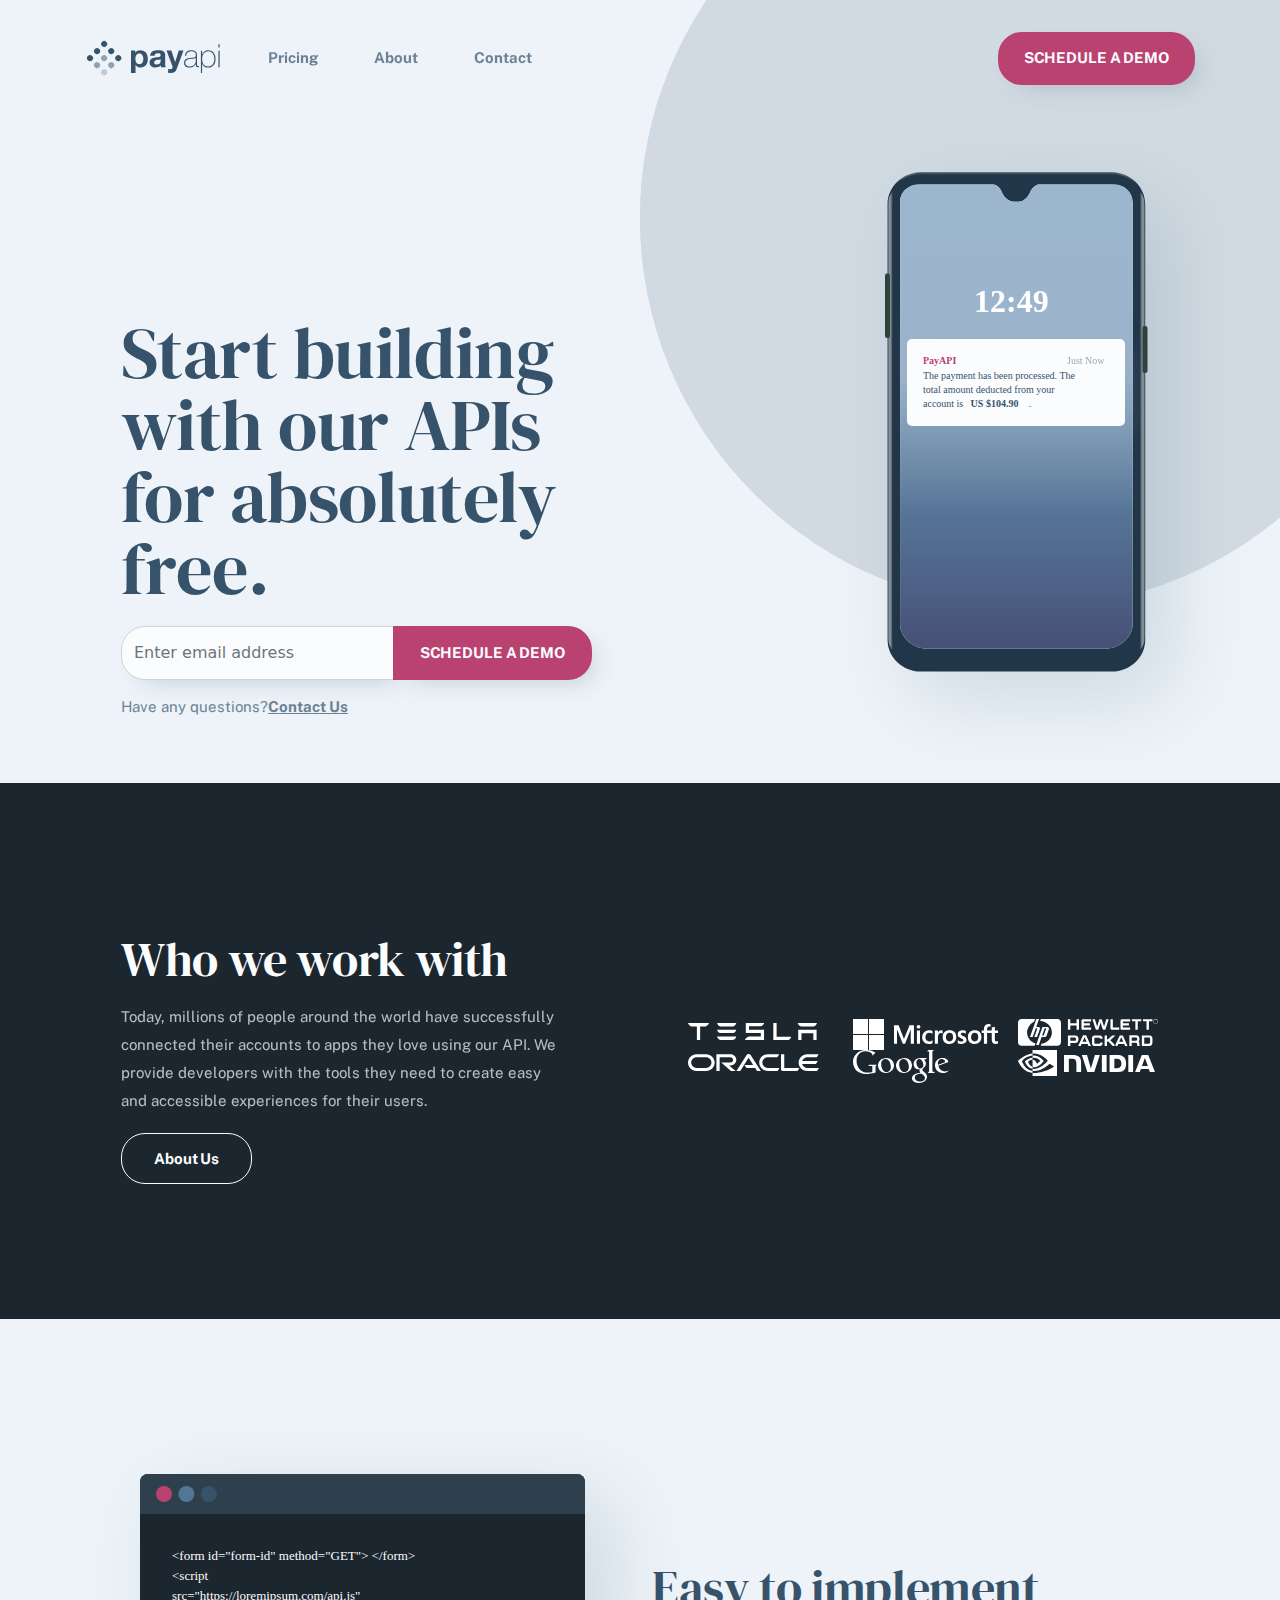
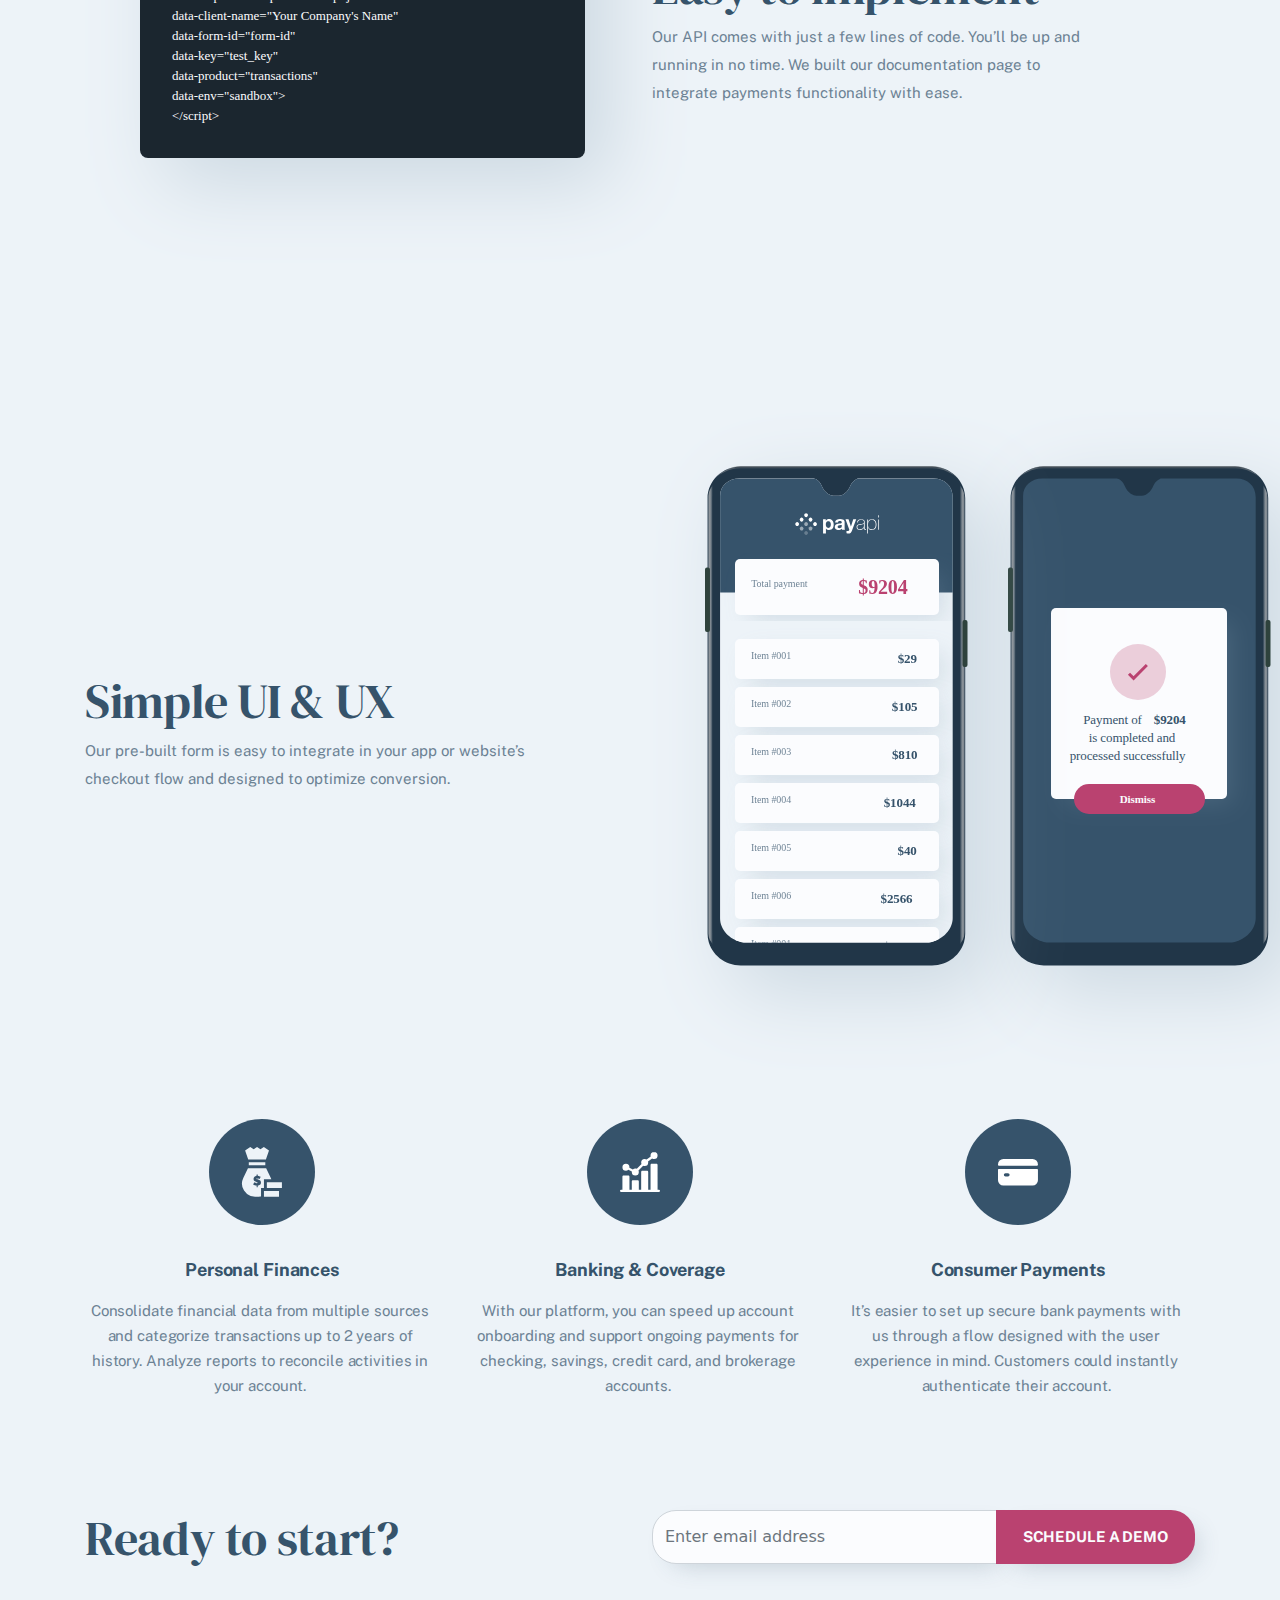
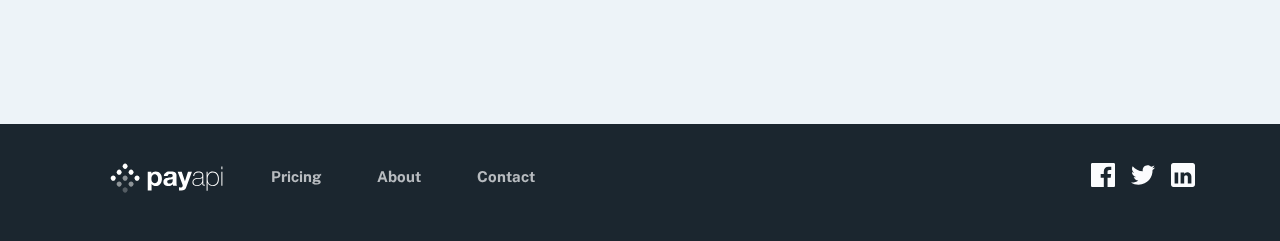
==== commit 22d4faae: "index.html add" ====
--- a/index.html
+++ b/index.html
@@ -49,7 +49,7 @@
       <div class="site-hero">
         <div class="container">
           <div class="row">
-            <div class=" col-md-12  px-5 col-lg-6 py-5">
+            <div class=" col-md-12  px-5 col-xl-6 py-5">
               <h1 class="site-hero__title">Start building with our APIs for absolutely free.</h1>
               <div class="input-group mb-3">
                 <input type="text" class="form-control" placeholder="Enter email address" aria-label="Recipient's username" aria-describedby="button-addon2">
@@ -57,7 +57,7 @@
               </div>
               <p class="site-hero__text">Have any questions?<span class="hero-span">Contact Us</span> </p>
             </div>
-            <div class="col-md-12 col-lg-6">
+            <div class="col-md-12 col-xl-6">
               <img src="./img/home/desktop/illustration-phone-mockup.svg" alt="" class="site-hero__image">
             </div>
           </div>
@@ -74,12 +74,12 @@
       <section class="partner">
         <div class="container">
           <div class="row align-items-center ">
-            <div class=" col-sm-12 px-5 py-5 col-6">
+            <div class=" col-sm-12 px-5 py-5 col-xl-6">
               <h2 class="partner__title">Who we work with</h2>
               <p class="partner__desc">Today, millions of people around the world have successfully connected their accounts to apps they love using our API. We provide developers with the tools they need to create easy and accessible experiences for their users. </p>
               <a href="#!" class="partner__btn">About Us</a>
             </div>
-            <div class=" col-sm-12 px-5 col-6">
+            <div class=" col-sm-12 px-5 col-xl-6">
               <div class="row  ">
                 <div class="col-4 ">
                   <a href="#!" class="partner__link">
@@ -134,10 +134,10 @@
       <section class="how-use">
         <div class="container">
           <div class="row align-items-center">
-            <div class=" col-sm-12 pb-5 col- lg-6">
+            <div class=" col-sm-12 pb-5 col-xl-6">
               <img src="./img/home/desktop/illustration-easy-to-implement.svg" alt="">
             </div>
-            <div class=" col-sm-12 pb-5 col-lg-6">
+            <div class=" col-sm-12 pb-5 col-xl-6">
               <h3 class="how-use__title">Easy to implement</h3>
               <p class="how-use__desc ">Our API comes with just a few lines of code. You’ll be up and running in no time. We built our documentation page to integrate payments functionality with ease.</p>
             </div>
@@ -150,11 +150,11 @@
       <section class="service"> 
         <div class="container">
           <div class="row align-items-center">
-            <div class=" col-sm-12 pb-5 col-lg-6">
+            <div class=" col-sm-12 pb-5 col-xl-6">
               <h3 class="service__title">Simple UI & UX</h3>
               <p class="service__desc">Our pre-built form is easy to integrate in your app or website’s checkout flow and designed to optimize conversion. </p>
             </div>
-            <div class=" col-sm-12 pb-5 col-lg-6">
+            <div class=" col-sm-12 pb-5 col-xl-6">
               <img src="./img/home/desktop/illustration-simple-ui.svg" alt="">
             </div>
           </div>
@@ -181,10 +181,10 @@
            </div>
           </div>
           <div class="row pt-5">
-            <div class=" col-sm-12 pb-5 col-lg-6">
+            <div class=" col-sm-12 pb-5 col-xl-6">
               <h1 class="ready">Ready to start?</h1>
             </div>
-            <div class=" col-sm-12 pb-5 col-6">
+            <div class=" col-sm-12 pb-5 col-xl-6">
               <div class="input-group mb-3">
                 <input type="text" class="form-control" placeholder="Enter email address" aria-label="Recipient's username" aria-describedby="button-addon2">
                 <button class="btn all-btn" type="button" id="button-addon2">Schedule a Demo</button>
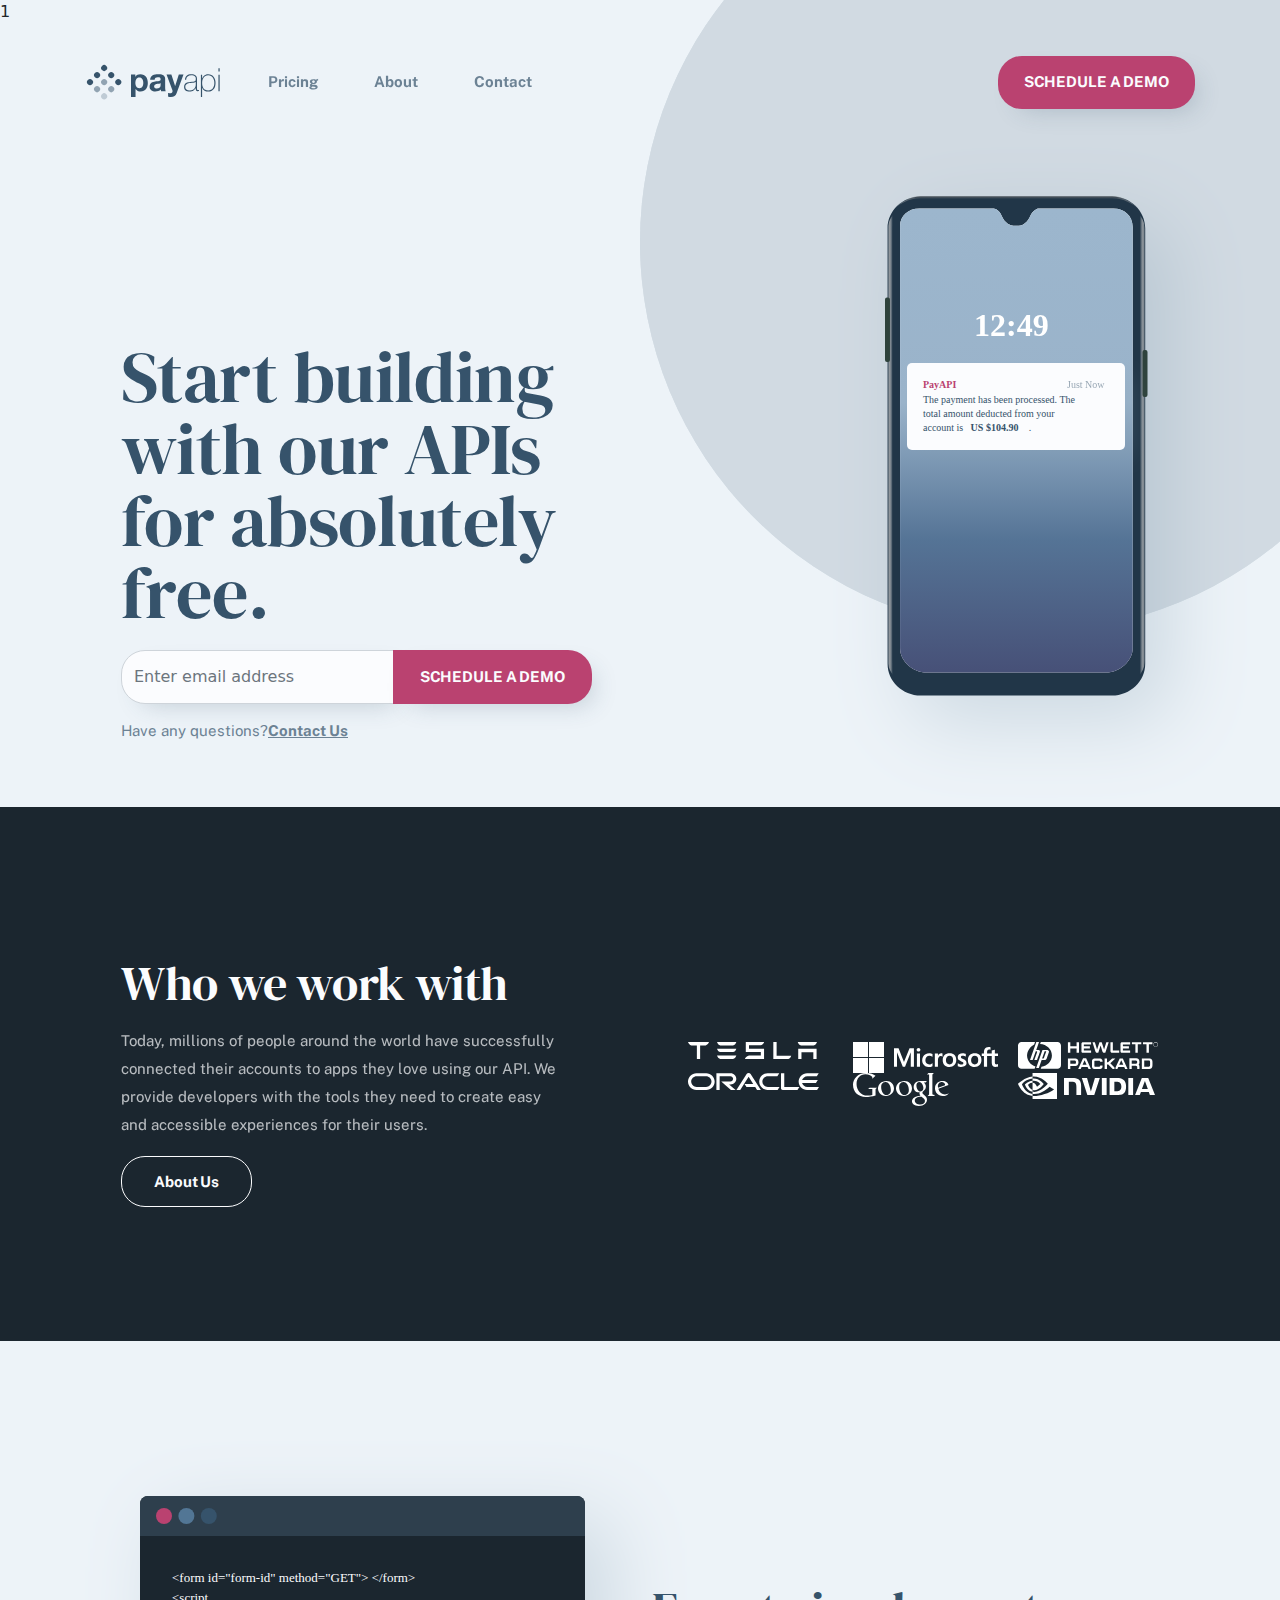
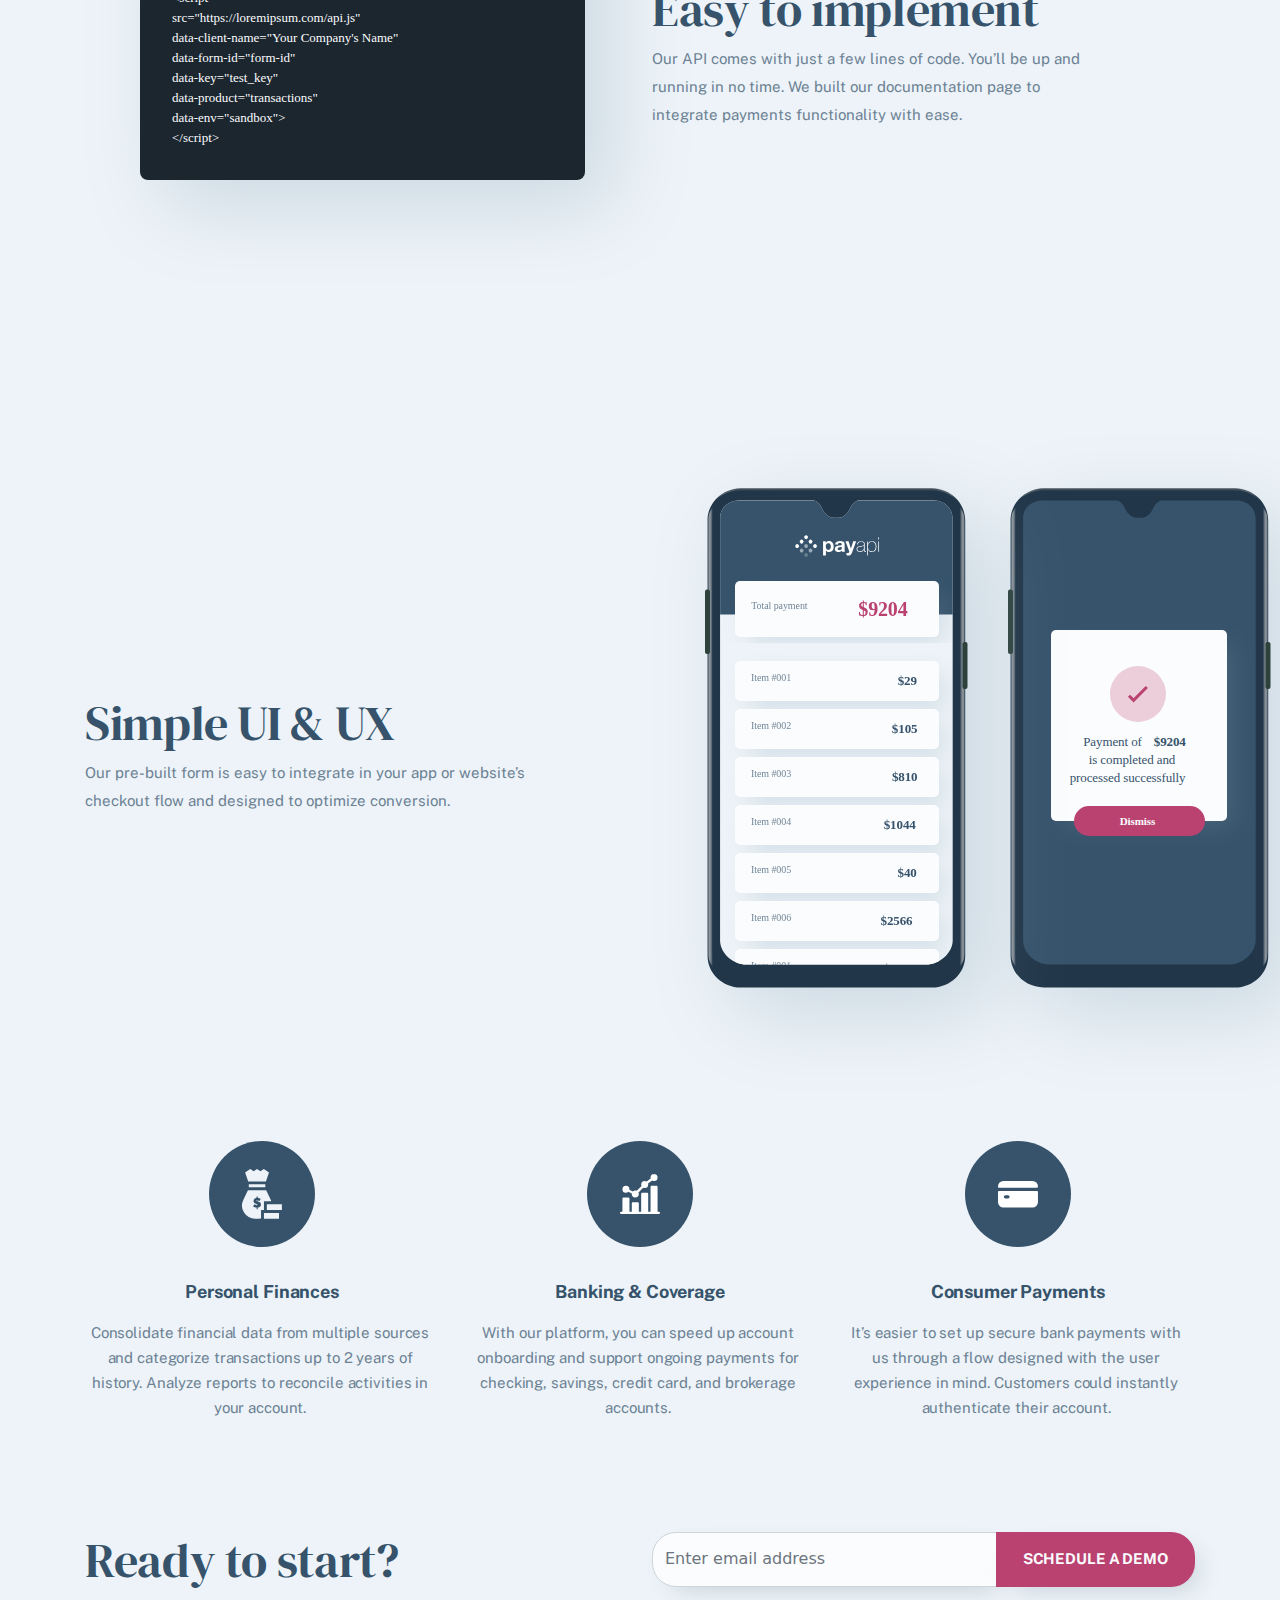
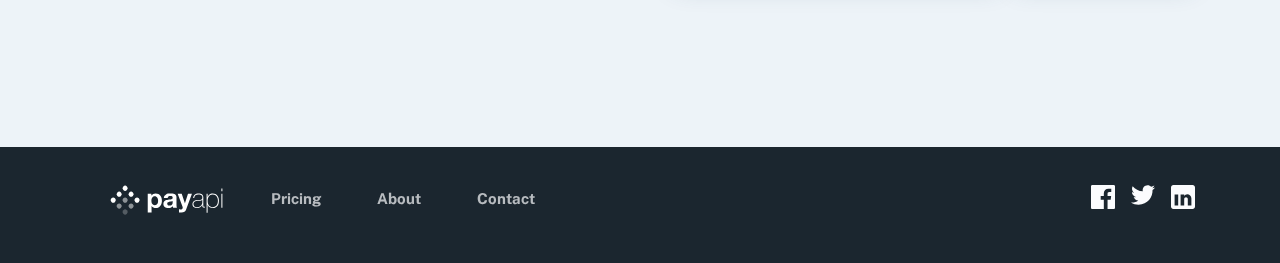
==== commit 50b106b5: "index.html and contact.html" ====
--- a/index.html
+++ b/index.html
@@ -1,4 +1,4 @@
-<!DOCTYPE html>
+1 <!DOCTYPE html>
 <html lang="en">
   <head>
     <meta charset="UTF-8" />
@@ -7,6 +7,7 @@
     <!-- links bootstrap  -->
     <link rel="stylesheet" href="./libs/bootstrap-5.2.3-dist/css/bootstrap.min.css">
     <title>PayAPI Website Home page</title>
+    <link rel="stylesheet" href="./css/media.css">
     <!-- links main.css file -->
     <link rel="stylesheet" href="./css/main.css">
     <!-- fonts link -->
@@ -205,7 +206,7 @@
         <div class="row ">
           <div class="col-6">
             <div class="site__footer">
-              <nav class="navbar navbar-expand-lg bg-body-tertiary">
+              <nav class="navbar navbar-expand-sm bg-body-tertiary">
                 <div class="container py-4">
                   <a class="navbar-brand" href="#">
                     <img src="./img/home/desktop/dark-logo.svg" alt="">
--- a/css/media.css
+++ b/css/media.css
@@ -0,0 +1,7 @@
+@media only screen and (max-width: 768px) { 
+
+    .balans-desc {
+        width: 223px !important;
+    }
+    
+}--- a/css/main.css
+++ b/css/main.css
@@ -401,6 +401,7 @@
   transition: .5s;
   letter-spacing: -0.115px;
   margin-top: 24px;
+  text-align: center;
 
 }
 
@@ -466,4 +467,45 @@
 font-weight: 400;
 line-height: 72px; 
 letter-spacing: -0.431px;
-}+} 
+
+/*contact pey*/
+
+.contact_title {
+  width: 730px;
+  color: #36536B;
+font-family: "DM Serif Display";
+font-size: 56px;
+font-weight: 400;
+line-height: 56px; 
+letter-spacing: -0.431px;
+}
+
+.contact_-title {
+  width: 445px;
+  color: #36536B;
+font-family: "DM Serif Display";
+font-size: 24px;
+font-weight: 400;
+line-height: 32px; 
+letter-spacing: -0.185px;
+
+} 
+
+.input_text{
+  width: 395px;
+  color: #36536B;
+font-family: "Public Sans";
+font-size: 15px;
+font-weight: 400;
+line-height: 25px; 
+letter-spacing: -0.115px;
+} 
+
+.input-text{
+  display: flex;
+  align-items: center;
+  column-gap: 15px;
+} 
+
+
